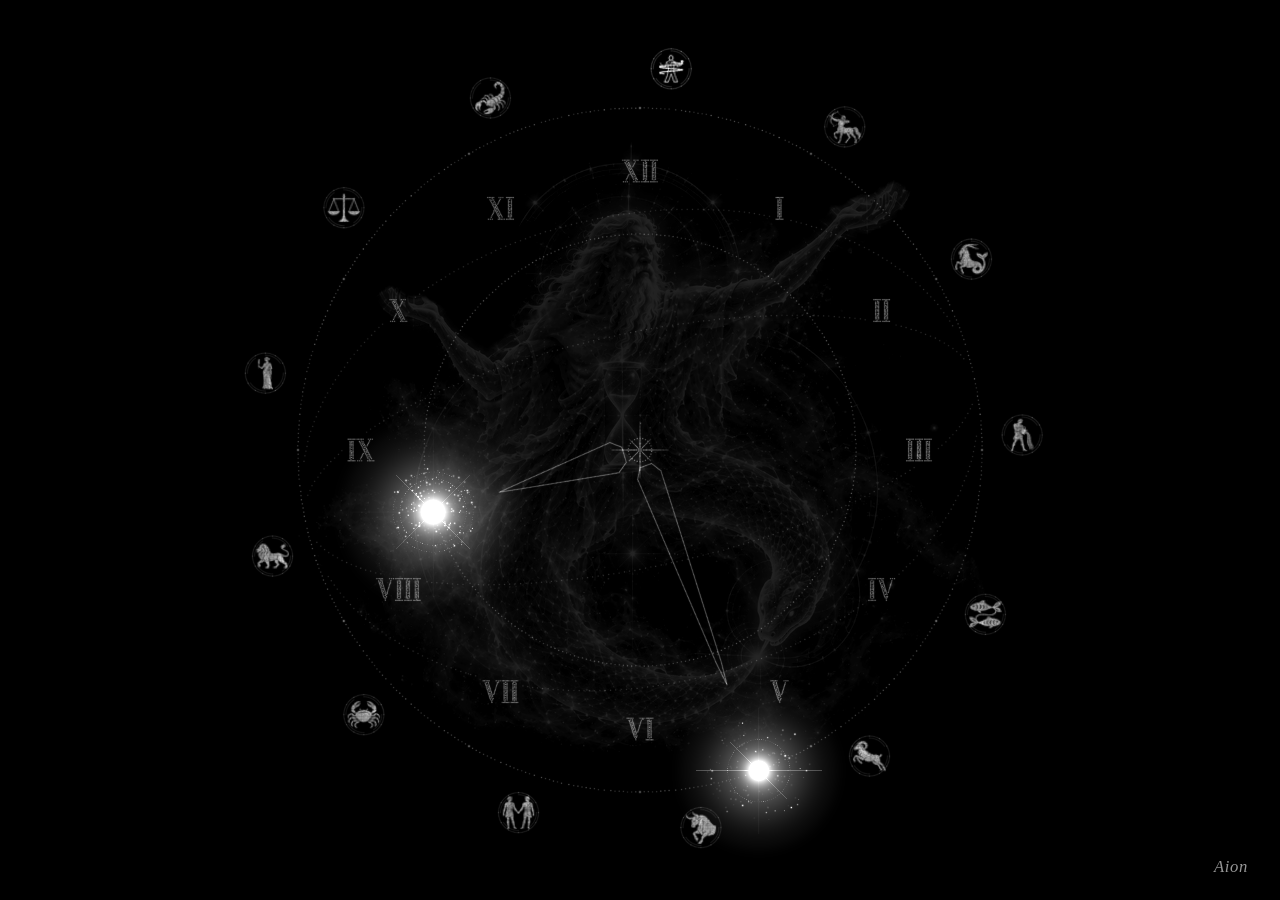
==== index.html @ 6c76d2c5 "Release 20261003-105015-208f411" ====
<!doctype html>
<html lang="de" translate="no">
  <head>
    <meta charset="utf-8" />
    <meta name="google" content="notranslate" />
    <meta name="viewport" content="width=device-width, initial-scale=1" />
    <title>Goddess</title>
    <link rel="icon" href="data:," />
    <style>html,body{cursor:none;background:#000;height:100%;margin:0;overflow:hidden}html.pointer,html.pointer body{cursor:default}</style>
    <script>
      // Bootstrap, independent of the app bundle (docs/PLAN.md §3.9):
      // reloads when a new release is active and shows a plain fallback clock
      // when the app does not report "started" (broken release, missing WebGL).
      (function () {
        var V = '20261003-105015-208f411';
        // a static page (GitHub Pages) has no Pi server: its version file lies next to the page and
        // the device clock counts as synchronised
        var STATIC = 'true' === 'true';
        var started = false;
        var fb = null; // running fallback: { el, timers, stopped }
        window.__GODDESS_VERSION__ = V;
        // The app has rendered: remove a fallback clock completely (element, timers, frames).
        window.__goddessStarted = function () {
          started = true;
          if (fb) {
            fb.stopped = true;
            fb.timers.forEach(clearInterval);
            fb.el.remove();
            fb = null;
          }
        };

        setInterval(function () {
          fetch(STATIC ? 'version.json' : '/version.json', { cache: 'no-store' })
            .then(function (r) { return r.ok ? r.json() : null; })
            .then(function (j) { if (j && j.version && j.version !== V) location.reload(); })
            .catch(function () {});
        }, 10000);

        function fallback(reason) {
          if (started || fb) return;
          var el = document.createElement('div');
          var state = { el: el, timers: [], stopped: false };
          fb = state;
          el.id = 'fallback';
          el.setAttribute('data-reason', reason || 'timeout');
          el.style.cssText = 'position:fixed;inset:0;display:flex;align-items:center;justify-content:center;' +
            'color:rgb(190,190,190);font-family:"Palatino Linotype", "Book Antiqua", Palatino, P052, "URW Palladio L", serif;letter-spacing:.05em';
          document.body.appendChild(el);
          var fmt = new Intl.DateTimeFormat('de-CH', { timeZone: 'Europe/Zurich', hour: '2-digit', minute: '2-digit', hourCycle: 'h23' });
          var synced = STATIC ? true : null; // unknown until the first status answer
          function tick() {
            if (synced === null) return;
            // Never claim a time the system clock does not know (docs/PLAN.md §2.5).
            el.textContent = synced ? fmt.format(new Date()) : 'Zeit wird synchronisiert';
            el.style.fontSize = synced ? '16vh' : '4vh';
            el.style.fontStyle = synced ? 'normal' : 'italic';
          }
          function status() {
            if (STATIC) return tick();
            fetch('/status', { cache: 'no-store' })
              .then(function (r) { return r.ok ? r.json() : null; })
              .then(function (s) { if (s) { synced = !!s.ntpSynchronized; tick(); } })
              .catch(function () {});
          }
          var frames = 0;
          (function raf() { if (state.stopped) return; frames++; requestAnimationFrame(raf); })();
          function beat() {
            if (STATIC) return;
            fetch('/heartbeat', { method: 'POST', headers: { 'Content-Type': 'application/json' },
              body: JSON.stringify({ version: V, frames: frames, mode: 'fallback' }) }).catch(function () {});
          }
          status();
          beat();
          state.timers.push(setInterval(status, 10000), setInterval(tick, 1000), setInterval(beat, 30000));
        }
        window.__goddessFallback = fallback;

        // The wall shows no mouse pointer. A mouse that is moved (a browser tab on a PC) shows it
        // until it rests for 3 s. Only a real move counts: a browser may report one without it.
        var px = null, py = null, pointerT = 0;
        addEventListener('pointermove', function (e) {
          if (px !== null && (e.screenX !== px || e.screenY !== py)) {
            document.documentElement.classList.add('pointer');
            clearTimeout(pointerT);
            pointerT = setTimeout(function () { document.documentElement.classList.remove('pointer'); }, 3000);
          }
          px = e.screenX;
          py = e.screenY;
        }, { passive: true });
        setTimeout(function () { fallback('timeout'); }, 20000);
      })();
    </script>
    <script type="module" crossorigin src="./assets/main-B3ycXpud.js"></script>
    <link rel="stylesheet" crossorigin href="./assets/main-B0XyfRKN.css">
  </head>
  <body>
    <canvas id="stage"></canvas>
    <div id="clock"></div>
    <div id="pattern" hidden></div>
    <div id="debug" hidden></div>
  </body>
</html>
---- assets/main-B0XyfRKN.css ----
html,body{cursor:none;-webkit-user-select:none;user-select:none;background:#000;height:100%;margin:0;overflow:hidden}html.pointer,html.pointer body{cursor:default}#stage{width:100dvw;height:100dvh;display:block;position:fixed;inset:0}#clock{text-align:center;color:#bebebe;letter-spacing:.05em;font-variant-numeric:tabular-nums;font:400 16vh/1 Palatino Linotype,Book Antiqua,Palatino,P052,URW Palladio L,serif;position:fixed;top:50%;left:0;right:0;transform:translateY(-50%)}#clock.syncing{color:#787878;font-size:4vh;font-style:italic}#clock.figure-view.syncing{top:auto;bottom:4vh;transform:none}#pattern{flex-direction:column;align-items:center;gap:6vh;display:flex;position:fixed;top:30vh;left:0;right:0}#pattern[hidden]{display:none}.pattern-row{gap:3vw;display:flex}.pattern-cell{width:12vh;height:12vh}#debug{color:#5a5a5a;white-space:pre;font:1.6vh/1.4 ui-monospace,monospace;position:fixed;bottom:1vh;left:1vw}#deity-name{color:#969696;letter-spacing:.04em;text-align:right;pointer-events:none;max-width:65vw;font:italic clamp(14px,1.85vh,22px)/1.3 Palatino Linotype,Book Antiqua,Palatino,P052,URW Palladio L,serif;position:fixed;bottom:max(2.5vh,12px);right:max(2.5vw,16px)}
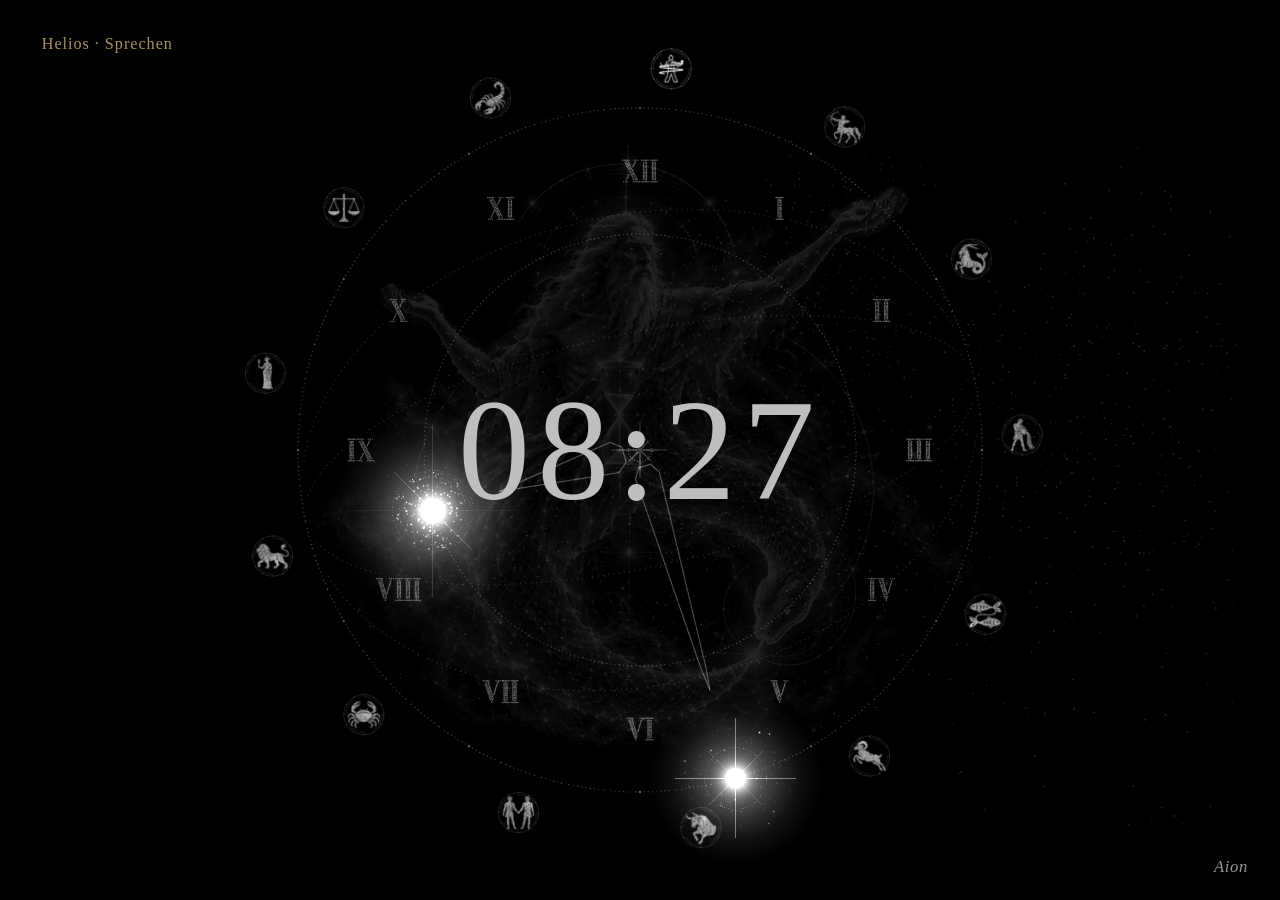
==== commit b470b12c: "Release 20261009-oracle-bb8cef2" ====
--- a/index.html
+++ b/index.html
@@ -12,7 +12,7 @@
       // reloads when a new release is active and shows a plain fallback clock
       // when the app does not report "started" (broken release, missing WebGL).
       (function () {
-        var V = '20261003-105015-208f411';
+        var V = '20261009-oracle-bb8cef2';
         // a static page (GitHub Pages) has no Pi server: its version file lies next to the page and
         // the device clock counts as synchronised
         var STATIC = 'true' === 'true';
@@ -91,8 +91,8 @@
         setTimeout(function () { fallback('timeout'); }, 20000);
       })();
     </script>
-    <script type="module" crossorigin src="./assets/main-B3ycXpud.js"></script>
-    <link rel="stylesheet" crossorigin href="./assets/main-B0XyfRKN.css">
+    <script type="module" crossorigin src="./assets/main-B9iEHLlK.js"></script>
+    <link rel="stylesheet" crossorigin href="./assets/main-DroyN0ON.css">
   </head>
   <body>
     <canvas id="stage"></canvas>
--- a/assets/main-DroyN0ON.css
+++ b/assets/main-DroyN0ON.css
@@ -0,0 +1 @@
+html,body{cursor:none;-webkit-user-select:none;user-select:none;background:#000;height:100%;margin:0;overflow:hidden}html.pointer,html.pointer body{cursor:default}#stage{width:100dvw;height:100dvh;display:block;position:fixed;inset:0}#clock{text-align:center;color:#bebebe;letter-spacing:.05em;font-variant-numeric:tabular-nums;font:400 16vh/1 Palatino Linotype,Book Antiqua,Palatino,P052,URW Palladio L,serif;position:fixed;top:50%;left:0;right:0;transform:translateY(-50%)}#clock.syncing{color:#787878;font-size:4vh;font-style:italic}#clock.figure-view.syncing{top:auto;bottom:4vh;transform:none}#pattern{flex-direction:column;align-items:center;gap:6vh;display:flex;position:fixed;top:30vh;left:0;right:0}#pattern[hidden]{display:none}.pattern-row{gap:3vw;display:flex}.pattern-cell{width:12vh;height:12vh}#debug{color:#5a5a5a;white-space:pre;font:1.6vh/1.4 ui-monospace,monospace;position:fixed;bottom:1vh;left:1vw}#deity-name{color:#969696;letter-spacing:.04em;text-align:right;pointer-events:none;max-width:65vw;font:italic clamp(14px,1.85vh,22px)/1.3 Palatino Linotype,Book Antiqua,Palatino,P052,URW Palladio L,serif;position:fixed;bottom:max(2.5vh,12px);right:max(2.5vw,16px)}#oracle-link{z-index:2;box-sizing:border-box;color:#a79160;letter-spacing:.06em;cursor:pointer;align-items:center;min-height:44px;padding:.4em .6em;font:400 clamp(14px,1.8vh,36px)/1.4 Palatino Linotype,Book Antiqua,Palatino,P052,URW Palladio L,serif;text-decoration:none;display:flex;position:fixed;top:max(2.5vh,12px);left:max(2.5vw,16px)}#oracle-link:hover,#oracle-link:focus-visible{color:#dcc387;background:#000000a6}#oracle-link:focus-visible{outline-offset:4px;outline:1px solid}
